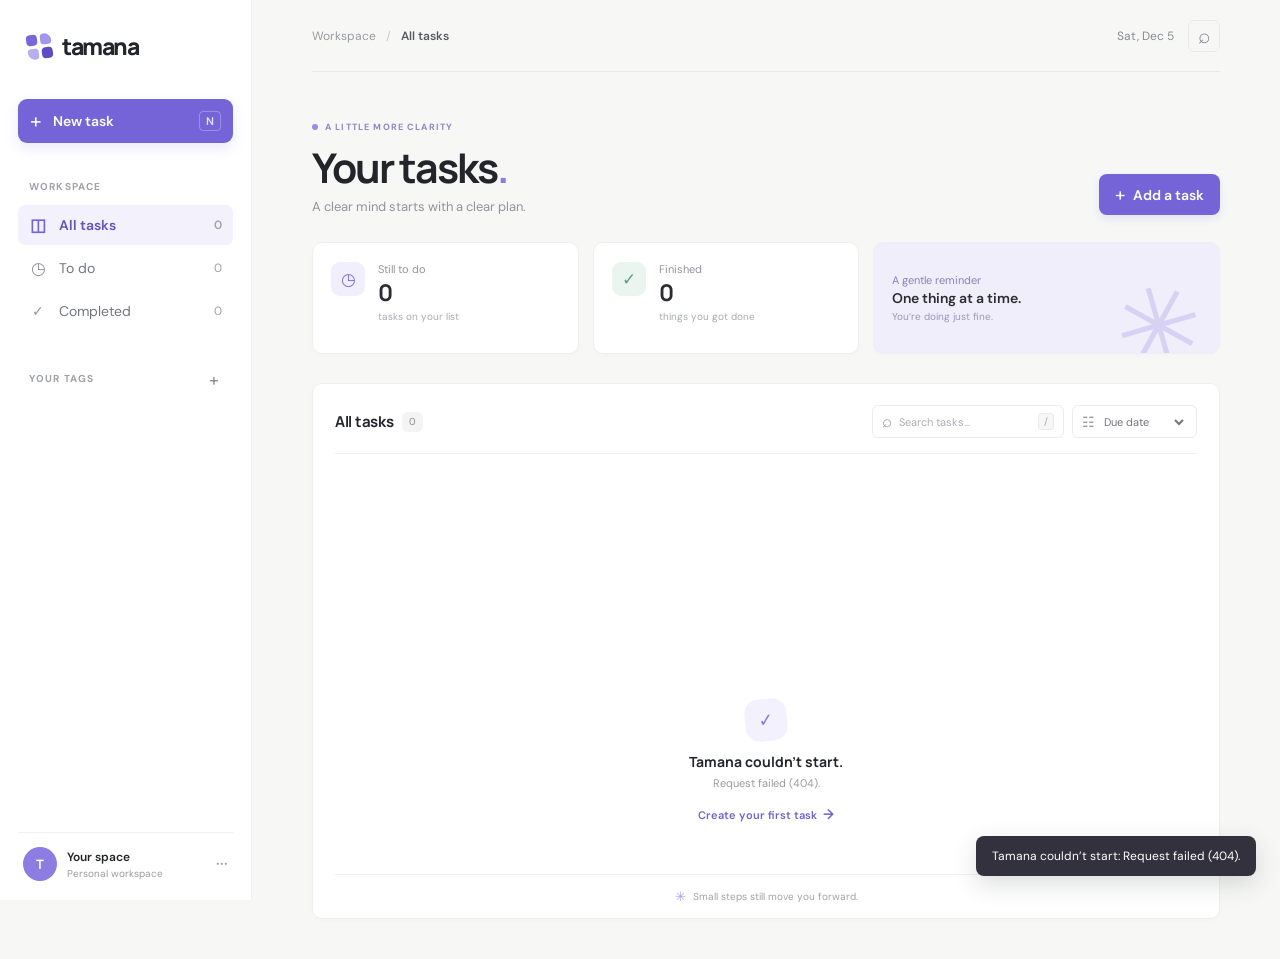
==== frontend/index.html @ 6d1f33eb "Build Tamana task management app Co-authored-by: Copilot <223556219+Copilot@users.noreply.github.com" ====
<!doctype html>
<html lang="en">
  <head>
    <meta charset="utf-8">
    <meta name="viewport" content="width=device-width, initial-scale=1">
    <meta name="theme-color" content="#f7f8f6">
    <meta name="description" content="A calm, clear space to organize your day.">
    <title>Tamana — Make room for what matters</title>
    <link rel="preconnect" href="https://fonts.googleapis.com">
    <link rel="preconnect" href="https://fonts.gstatic.com" crossorigin>
    <link href="https://fonts.googleapis.com/css2?family=DM+Sans:wght@400;500;600;700&family=Manrope:wght@400;500;600;700;800&display=swap" rel="stylesheet">
    <link rel="stylesheet" href="./styles.css">
    <script src="./app.js" defer></script>
  </head>
  <body>
    <div class="app-shell">
      <aside class="sidebar">
        <a class="brand" href="./" aria-label="Tamana home">
          <span class="brand-mark" aria-hidden="true"><span></span><span></span><span></span><span></span></span>
          <span>tamana</span>
        </a>

        <button class="new-task-button" id="new-task-button" type="button">
          <span class="plus-icon" aria-hidden="true">+</span>
          <span>New task</span>
          <span class="shortcut">N</span>
        </button>

        <nav class="primary-nav" aria-label="Task views">
          <p class="nav-label">WORKSPACE</p>
          <button class="nav-item is-active" data-status="all" type="button">
            <span class="nav-icon all-icon" aria-hidden="true">◫</span>
            <span>All tasks</span>
            <span class="nav-count" id="all-count">0</span>
          </button>
          <button class="nav-item" data-status="active" type="button">
            <span class="nav-icon active-icon" aria-hidden="true">◷</span>
            <span>To do</span>
            <span class="nav-count" id="active-count">0</span>
          </button>
          <button class="nav-item" data-status="completed" type="button">
            <span class="nav-icon completed-icon" aria-hidden="true">✓</span>
            <span>Completed</span>
            <span class="nav-count" id="completed-count">0</span>
          </button>
        </nav>

        <section class="tag-section" aria-labelledby="tag-heading">
          <div class="section-heading">
            <p class="nav-label" id="tag-heading">YOUR TAGS</p>
            <button class="icon-button add-tag-button" id="add-tag-button" type="button" aria-label="Create a task with a new tag">+</button>
          </div>
          <div class="tag-nav" id="tag-nav"></div>
        </section>

        <div class="sidebar-footer">
          <div class="avatar">T</div>
          <div class="profile-copy"><strong>Your space</strong><span>Personal workspace</span></div>
          <span class="more-dots" aria-hidden="true">···</span>
        </div>
      </aside>

      <main class="main-content">
        <header class="topbar">
          <div class="breadcrumb"><span>Workspace</span><span class="breadcrumb-slash">/</span><strong id="breadcrumb-current">All tasks</strong></div>
          <div class="topbar-actions">
            <span class="today-label" id="today-label"></span>
            <button class="icon-button search-shortcut" id="focus-search-button" type="button" aria-label="Focus task search">⌕</button>
          </div>
        </header>

        <section class="page-intro">
          <div>
            <p class="eyebrow"><span class="eyebrow-dot"></span> A LITTLE MORE CLARITY</p>
            <h1 id="page-title">Your tasks<span class="title-period">.</span></h1>
            <p class="intro-copy" id="page-subtitle">A clear mind starts with a clear plan.</p>
          </div>
          <button class="primary-button intro-add" id="intro-add-button" type="button"><span>+</span> Add a task</button>
        </section>

        <section class="summary-grid" aria-label="Task summary">
          <article class="summary-card">
            <div class="summary-icon violet" aria-hidden="true">◷</div>
            <div><span class="summary-label">Still to do</span><strong id="summary-active">0</strong><span class="summary-note">tasks on your list</span></div>
          </article>
          <article class="summary-card">
            <div class="summary-icon green" aria-hidden="true">✓</div>
            <div><span class="summary-label">Finished</span><strong id="summary-completed">0</strong><span class="summary-note">things you got done</span></div>
          </article>
          <article class="summary-card focus-card">
            <div class="focus-sparkle" aria-hidden="true">✳</div>
            <div><span class="summary-label">A gentle reminder</span><strong>One thing at a time.</strong><span class="summary-note">You’re doing just fine.</span></div>
          </article>
        </section>

        <section class="tasks-panel" aria-labelledby="list-heading">
          <div class="list-header">
            <div class="list-title-group">
              <h2 id="list-heading">All tasks</h2>
              <span class="task-total" id="visible-count">0</span>
            </div>
            <div class="list-controls">
              <label class="search-box">
                <span aria-hidden="true">⌕</span>
                <input id="task-search" type="search" placeholder="Search tasks..." aria-label="Search tasks">
                <kbd>/</kbd>
              </label>
              <label class="sort-control">
                <span aria-hidden="true">☷</span>
                <select id="sort-select" aria-label="Sort tasks">
                  <option value="due">Due date</option>
                  <option value="newest">Recently added</option>
                  <option value="priority">Priority</option>
                </select>
              </label>
            </div>
          </div>

          <div class="task-list" id="task-list" aria-live="polite"></div>
          <div class="empty-state" id="empty-state" hidden>
            <div class="empty-illustration" aria-hidden="true"><span>✓</span></div>
            <h3 id="empty-title">A little breathing room.</h3>
            <p id="empty-copy">Nothing here just yet. Add a task when you’re ready.</p>
            <button class="text-button" id="empty-add-button" type="button">Create your first task <span>→</span></button>
          </div>
          <div class="list-footer"><span class="footer-flower" aria-hidden="true">✳</span> Small steps still move you forward.</div>
        </section>
      </main>
    </div>

    <div class="toast" id="toast" role="status" aria-live="polite"></div>

    <dialog class="task-dialog" id="task-dialog">
      <form id="task-form">
        <div class="dialog-heading">
          <div><p class="eyebrow">MAKE A LITTLE SPACE</p><h2 id="dialog-title">Add a task</h2></div>
          <button class="icon-button close-dialog" id="close-dialog" type="button" aria-label="Close dialog">×</button>
        </div>
        <label class="field-label" for="task-title">Task name</label>
        <input class="text-field title-field" id="task-title" name="title" maxlength="160" placeholder="What would you like to get done?" required>
        <label class="field-label" for="task-description">A few details <span>optional</span></label>
        <textarea class="text-field description-field" id="task-description" name="description" maxlength="1000" placeholder="Add a note or a little context..." rows="3"></textarea>
        <div class="field-row">
          <div class="field-column">
            <label class="field-label" for="task-tag">Tag</label>
            <input class="text-field" id="task-tag" name="tag" list="tag-options" maxlength="32" placeholder="e.g. School, Work, House">
            <datalist id="tag-options"></datalist>
          </div>
          <div class="field-column">
            <label class="field-label" for="task-due-date">Due date <span>optional</span></label>
            <input class="text-field date-field" id="task-due-date" name="due_date" type="date">
          </div>
        </div>
        <label class="field-label" for="task-priority">Priority</label>
        <select class="text-field priority-field" id="task-priority" name="priority">
          <option value="normal">Normal</option>
          <option value="high">High</option>
          <option value="low">Low</option>
        </select>
        <p class="form-error" id="form-error" role="alert"></p>
        <div class="dialog-actions">
          <button class="secondary-button" id="cancel-dialog" type="button">Cancel</button>
          <button class="primary-button" id="save-task-button" type="submit">Add task <span>→</span></button>
        </div>
      </form>
    </dialog>
  </body>
</html>
---- frontend/styles.css ----
:root {
  color-scheme: light;
  --ink: #24252b;
  --muted: #898b96;
  --soft: #a7a9b1;
  --line: #eeeff0;
  --paper: #fff;
  --canvas: #f7f8f6;
  --violet: #7564d8;
  --violet-dark: #6554c7;
  --violet-pale: #f1effd;
  --green: #63a789;
  --font-body: "DM Sans", sans-serif;
  --font-display: "Manrope", sans-serif;
}

* { box-sizing: border-box; }

body {
  min-width: 320px;
  min-height: 100vh;
  margin: 0;
  color: var(--ink);
  background: var(--canvas);
  font-family: var(--font-body);
  font-size: 14px;
  -webkit-font-smoothing: antialiased;
}

button, input, textarea, select { font: inherit; }
button { color: inherit; }
button:focus-visible, input:focus-visible, textarea:focus-visible, select:focus-visible { outline: 3px solid #c9c1ff; outline-offset: 2px; }

.app-shell { display: flex; min-height: 100vh; }
.sidebar { position: fixed; inset: 0 auto 0 0; z-index: 3; display: flex; width: 252px; flex-direction: column; padding: 30px 18px 17px; background: #fff; border-right: 1px solid #eff0ef; }
.brand { display: flex; width: fit-content; align-items: center; gap: 10px; margin: 0 0 37px 9px; color: var(--ink); font-family: var(--font-display); font-size: 23px; font-weight: 800; letter-spacing: -1.5px; text-decoration: none; }
.brand-mark { display: grid; width: 25px; height: 25px; grid-template-columns: repeat(2, 1fr); grid-template-rows: repeat(2, 1fr); gap: 3px; transform: rotate(-8deg); }
.brand-mark span { border-radius: 4px; background: #7866da; }
.brand-mark span:nth-child(2) { border-radius: 4px 8px 4px 4px; background: #a297ed; }
.brand-mark span:nth-child(3) { border-radius: 4px 4px 4px 8px; background: #b7adef; }
.brand-mark span:nth-child(4) { background: #5e4bc6; }
.new-task-button { display: flex; height: 44px; align-items: center; gap: 11px; padding: 0 12px; color: #fff; background: var(--violet); border: 0; border-radius: 9px; box-shadow: 0 5px 13px #7564d826; cursor: pointer; font-weight: 600; transition: background .2s, transform .2s; }
.new-task-button:hover, .primary-button:hover { background: var(--violet-dark); transform: translateY(-1px); }
.plus-icon { font-size: 21px; font-weight: 400; line-height: 1; }
.shortcut { margin-left: auto; padding: 2px 6px; color: #e6e2fc; border: 1px solid #ffffff47; border-radius: 4px; font-size: 11px; }
.primary-nav { margin-top: 37px; }
.nav-label { margin: 0; color: #a1a2aa; font-size: 10px; font-weight: 700; letter-spacing: 1.15px; }
.primary-nav > .nav-label { padding: 0 11px 12px; }
.nav-item { display: flex; width: 100%; height: 40px; align-items: center; gap: 12px; padding: 0 11px; color: #747681; background: transparent; border: 0; border-radius: 7px; cursor: pointer; text-align: left; transition: background .16s, color .16s; }
.nav-item + .nav-item { margin-top: 3px; }
.nav-item:hover { color: var(--ink); background: #f8f7fc; }
.nav-item.is-active { color: #6253be; background: #f3f1fc; font-weight: 600; }
.nav-icon { display: inline-flex; width: 18px; justify-content: center; color: #92939d; font-size: 17px; }
.nav-item.is-active .nav-icon { color: var(--violet); }
.completed-icon { font-size: 14px; }
.nav-count { margin-left: auto; color: #a0a1a9; font-size: 12px; }
.tag-section { margin-top: 36px; }
.section-heading { display: flex; align-items: center; justify-content: space-between; padding: 0 8px 9px 11px; }
.icon-button { display: inline-grid; width: 30px; height: 30px; flex: 0 0 auto; place-items: center; color: #888995; background: transparent; border: 0; border-radius: 7px; cursor: pointer; font-size: 20px; transition: background .2s, color .2s; }
.icon-button:hover { color: var(--violet); background: #f1effb; }
.add-tag-button { width: 23px; height: 23px; font-size: 18px; }
.tag-nav { display: grid; gap: 2px; }
.tag-nav .nav-item { height: 37px; font-size: 13px; }
.tag-dot { width: 8px; height: 8px; flex: 0 0 auto; border-radius: 50%; background: #aaa1ec; }
.tag-dot[data-tag-color="work"] { background: #f2ad78; }
.tag-dot[data-tag-color="house"] { background: #76bda1; }
.tag-dot[data-tag-color="personal"] { background: #ed8ea0; }
.tag-dot[data-tag-color="other"] { background: #8db4d5; }
.sidebar-footer { display: flex; align-items: center; gap: 10px; margin-top: auto; padding: 14px 5px 2px; border-top: 1px solid #f0f0f1; }
.avatar { display: grid; width: 34px; height: 34px; place-items: center; color: #fff; background: #8d7ce2; border-radius: 50%; font-family: var(--font-display); font-size: 13px; font-weight: 700; }
.profile-copy { display: grid; gap: 2px; }
.profile-copy strong { font-size: 12px; font-weight: 600; }
.profile-copy span { color: #9a9ba3; font-size: 10px; }
.more-dots { margin-left: auto; color: #9a9ba3; font-size: 18px; }

.main-content { width: calc(100% - 252px); max-width: 1530px; min-height: 100vh; margin-left: 252px; padding: 0 60px 40px; }
.topbar { display: flex; height: 72px; align-items: center; justify-content: space-between; border-bottom: 1px solid #e9eae8; }
.breadcrumb { display: flex; align-items: center; gap: 10px; color: #9899a1; font-size: 12px; }
.breadcrumb strong { color: #575963; font-weight: 600; }
.breadcrumb-slash { color: #c9c9ce; }
.topbar-actions { display: flex; align-items: center; gap: 14px; }
.today-label { color: #888a95; font-size: 12px; }
.search-shortcut { width: 32px; height: 32px; border: 1px solid #e9e9eb; font-size: 21px; }
.page-intro { display: flex; align-items: flex-end; justify-content: space-between; margin: 49px 0 27px; }
.eyebrow { display: flex; align-items: center; gap: 7px; margin: 0 0 10px; color: #8f86c8; font-size: 9px; font-weight: 700; letter-spacing: 1.15px; }
.eyebrow-dot { width: 6px; height: 6px; border-radius: 50%; background: #9a8be9; }
h1, h2, h3, p { margin-top: 0; }
h1 { margin-bottom: 6px; font-family: var(--font-display); font-size: clamp(32px, 3.2vw, 41px); font-weight: 700; letter-spacing: -2px; line-height: 1.2; }
.title-period { color: #8c7de4; }
.intro-copy { margin-bottom: 0; color: #92939b; font-size: 13px; }
.primary-button { display: inline-flex; min-height: 41px; align-items: center; justify-content: center; gap: 8px; padding: 0 16px; color: #fff; background: var(--violet); border: 0; border-radius: 8px; box-shadow: 0 4px 10px #7564d826; cursor: pointer; font-weight: 600; transition: background .2s, transform .2s; }
.intro-add > span { font-size: 19px; font-weight: 400; }
.summary-grid { display: grid; grid-template-columns: 1fr 1fr 1.3fr; gap: 14px; margin-bottom: 29px; }
.summary-card { display: flex; min-height: 112px; align-items: flex-start; gap: 13px; padding: 19px 18px; background: #fff; border: 1px solid #efeff0; border-radius: 10px; box-shadow: 0 2px 6px #23242b04; }
.summary-icon { display: grid; width: 34px; height: 34px; flex: 0 0 auto; place-items: center; border-radius: 9px; font-size: 17px; }
.summary-icon.violet { color: #7d6ddb; background: #f1effd; }
.summary-icon.green { color: #58a182; background: #eaf5ef; }
.summary-card > div:last-child { display: grid; align-content: start; gap: 3px; }
.summary-label { color: #93949d; font-size: 11px; }
.summary-card strong { color: #2b2c33; font-family: var(--font-display); font-size: 23px; line-height: 1.2; }
.summary-note { color: #aaabb2; font-size: 10px; }
.focus-card { position: relative; overflow: hidden; align-items: center; background: #f0eefb; border-color: #efedfa; }
.focus-card strong { font-family: var(--font-body); font-size: 14px; font-weight: 600; }
.focus-card .summary-label { color: #8980bc; }
.focus-card .summary-note { color: #9b95bd; }
.focus-sparkle { position: absolute; right: 15px; bottom: -27px; color: #d7d2f3; font-size: 105px; line-height: 1; transform: rotate(-16deg); }
.tasks-panel { min-height: 360px; padding: 21px 22px 0; background: var(--paper); border: 1px solid #efeff0; border-radius: 10px; box-shadow: 0 2px 6px #23242b04; }
.list-header { display: flex; min-height: 41px; align-items: flex-start; justify-content: space-between; gap: 18px; padding-bottom: 15px; border-bottom: 1px solid #f0f0f1; }
.list-title-group { display: flex; align-items: center; gap: 9px; padding-top: 6px; }
.list-title-group h2 { margin: 0; font-family: var(--font-display); font-size: 15px; font-weight: 700; letter-spacing: -.3px; }
.task-total { display: grid; min-width: 21px; height: 20px; place-items: center; padding: 0 5px; color: #8c8d96; background: #f4f4f5; border-radius: 6px; font-size: 10px; }
.list-controls { display: flex; align-items: center; gap: 8px; }
.search-box, .sort-control { display: flex; height: 33px; align-items: center; gap: 7px; padding: 0 9px; color: #9899a2; background: #fff; border: 1px solid #ebebed; border-radius: 6px; }
.search-box { width: 192px; }
.search-box > span { font-size: 17px; line-height: 1; }
.search-box input { width: 100%; min-width: 0; padding: 0; color: #484951; background: transparent; border: 0; outline: 0; font-size: 11px; }
.search-box input::placeholder { color: #adaeb5; }
.search-box kbd { padding: 1px 5px; color: #a4a5ac; background: #f7f7f8; border: 1px solid #ebebed; border-radius: 3px; font-family: var(--font-body); font-size: 10px; }
.sort-control { gap: 5px; }
.sort-control select { width: 87px; padding: 0; color: #73747e; background: transparent; border: 0; outline: 0; cursor: pointer; font-size: 11px; }
.task-list { min-height: 196px; }
.task-row { display: flex; min-height: 77px; align-items: center; gap: 13px; border-bottom: 1px solid #f1f1f2; animation: appear .2s ease-out; }
@keyframes appear { from { opacity: 0; transform: translateY(3px); } to { opacity: 1; transform: translateY(0); } }
.task-check { display: grid; width: 20px; height: 20px; flex: 0 0 auto; place-items: center; padding: 0; color: transparent; background: #fff; border: 1.5px solid #d7d7dc; border-radius: 6px; cursor: pointer; font-size: 12px; transition: background .15s, border-color .15s; }
.task-check:hover { border-color: #8b7bdf; }
.task-check[aria-checked="true"] { color: white; background: #7d6bd9; border-color: #7d6bd9; }
.task-copy { min-width: 0; flex: 1; padding: 14px 0; }
.task-name { overflow: hidden; margin: 0 0 5px; color: #3a3b42; font-size: 13px; font-weight: 600; text-overflow: ellipsis; white-space: nowrap; }
.task-description { overflow: hidden; max-width: 590px; margin: 0; color: #9899a1; font-size: 11px; text-overflow: ellipsis; white-space: nowrap; }
.is-completed .task-name { color: #a4a5ac; text-decoration: line-through; }
.task-meta { display: flex; min-width: 210px; align-items: center; justify-content: flex-end; gap: 10px; }
.task-tag { max-width: 100px; overflow: hidden; padding: 4px 8px; color: #7466bf; background: #f3f1fc; border-radius: 5px; font-size: 10px; text-overflow: ellipsis; white-space: nowrap; }
.task-tag[data-tag-color="work"] { color: #b57949; background: #fff3e9; }
.task-tag[data-tag-color="house"] { color: #46856a; background: #ebf6f0; }
.task-tag[data-tag-color="personal"] { color: #b45c72; background: #fff0f3; }
.task-tag[data-tag-color="other"] { color: #557f9d; background: #edf5fa; }
.task-due { min-width: 69px; color: #8f9099; font-size: 10px; text-align: right; white-space: nowrap; }
.task-due.is-overdue { color: #d27373; }
.task-priority { display: inline-flex; align-items: center; gap: 4px; color: #999aa1; font-size: 10px; text-transform: capitalize; }
.priority-dot { width: 6px; height: 6px; border-radius: 50%; background: #aaa; }
.task-priority[data-priority="high"] { color: #ce7777; }
.task-priority[data-priority="high"] .priority-dot { background: #e28989; }
.task-priority[data-priority="low"] { color: #7c9d8a; }
.task-priority[data-priority="low"] .priority-dot { background: #83b69a; }
.task-actions { display: flex; gap: 2px; opacity: 0; transition: opacity .15s; }
.task-row:hover .task-actions, .task-actions:focus-within { opacity: 1; }
.task-action { display: grid; width: 27px; height: 27px; place-items: center; color: #999aa2; background: transparent; border: 0; border-radius: 5px; cursor: pointer; font-size: 14px; }
.task-action:hover { color: #6858c3; background: #f4f2fd; }
.task-action.delete:hover { color: #c86c75; background: #fff1f2; }
.empty-state { min-height: 224px; flex-direction: column; align-items: center; justify-content: center; text-align: center; }
.empty-state:not([hidden]) { display: flex; }
.empty-illustration { display: grid; width: 42px; height: 42px; place-items: center; margin-bottom: 11px; color: #8a7ae2; background: #f3f1fd; border-radius: 14px; font-size: 18px; transform: rotate(-6deg); }
.empty-state h3 { margin: 0 0 5px; font-family: var(--font-display); font-size: 14px; }
.empty-state p { margin: 0 0 12px; color: #9a9ba3; font-size: 11px; }
.text-button { padding: 3px; color: #7262cc; background: transparent; border: 0; cursor: pointer; font-size: 11px; font-weight: 600; }
.text-button span { margin-left: 3px; font-size: 14px; }
.list-footer { display: flex; min-height: 44px; align-items: center; justify-content: center; gap: 7px; color: #a1a2a9; border-top: 1px solid #f0f0f1; font-size: 10px; }
.footer-flower { color: #ad9fe9; font-size: 13px; }
.toast { position: fixed; right: 24px; bottom: 24px; z-index: 10; max-width: min(390px, calc(100vw - 32px)); padding: 12px 16px; color: #fff; background: #33313d; border-radius: 8px; box-shadow: 0 8px 24px #23242b28; font-size: 12px; opacity: 0; pointer-events: none; transform: translateY(8px); transition: opacity .2s, transform .2s; }
.toast.is-visible { opacity: 1; transform: translateY(0); }
.task-dialog { width: min(480px, calc(100vw - 32px)); max-height: calc(100vh - 32px); padding: 0; overflow-y: auto; background: #fff; border: 0; border-radius: 14px; box-shadow: 0 24px 80px #29273b2b; }
.task-dialog::backdrop { background: #27263870; backdrop-filter: blur(2px); }
.task-dialog form { padding: 27px 29px 24px; }
.dialog-heading { display: flex; align-items: flex-start; justify-content: space-between; margin-bottom: 23px; }
.dialog-heading .eyebrow { margin-bottom: 6px; }
.dialog-heading h2 { margin: 0; font-family: var(--font-display); font-size: 22px; letter-spacing: -.8px; }
.close-dialog { margin: -4px -6px 0 0; font-size: 23px; }
.field-label { display: flex; align-items: center; gap: 6px; margin: 0 0 7px; color: #575862; font-size: 11px; font-weight: 600; }
.field-label > span { color: #a2a3aa; font-size: 10px; font-weight: 400; }
.text-field { width: 100%; min-height: 39px; margin-bottom: 16px; padding: 9px 11px; color: #393a42; background: #fff; border: 1px solid #e8e8ec; border-radius: 7px; font-size: 12px; }
.text-field::placeholder { color: #b2b3ba; }
.title-field { min-height: 43px; font-size: 13px; }
.description-field { min-height: 77px; resize: vertical; }
.field-row { display: grid; grid-template-columns: 1fr 1fr; gap: 12px; }
.field-column { min-width: 0; }
.date-field { color: #74757e; }
.priority-field { max-width: 180px; }
.form-error { min-height: 0; margin: -3px 0 0; color: #c5616b; font-size: 11px; }
.form-error:not(:empty) { margin-bottom: 12px; }
.dialog-actions { display: flex; justify-content: flex-end; gap: 8px; margin-top: 10px; }
.secondary-button { min-height: 39px; padding: 0 15px; color: #72737c; background: #fff; border: 1px solid #e7e7ea; border-radius: 7px; cursor: pointer; font-size: 12px; }
.secondary-button:hover { background: #f8f8f9; }
.dialog-actions .primary-button { min-height: 39px; font-size: 12px; }

@media (min-width: 1500px) { .main-content { margin-right: auto; margin-left: 252px; } }
@media (max-width: 1150px) {
  .main-content { padding-right: 34px; padding-left: 34px; }
  .summary-grid { grid-template-columns: 1fr 1fr; }
  .focus-card { grid-column: span 2; min-height: 90px; }
  .task-meta { min-width: 170px; gap: 7px; }
  .task-priority { display: none; }
}
@media (max-width: 800px) {
  .sidebar { width: 70px; align-items: center; padding: 24px 10px 15px; }
  .brand { margin: 0 0 32px; }
  .brand > span:last-child, .new-task-button > span:not(.plus-icon), .nav-label, .nav-item > span:not(.nav-icon), .tag-nav .nav-item > span:not(.tag-dot), .section-heading .add-tag-button, .sidebar-footer .profile-copy, .sidebar-footer .more-dots { display: none; }
  .new-task-button { width: 42px; justify-content: center; padding: 0; }
  .new-task-button .plus-icon { font-size: 24px; }
  .primary-nav { width: 100%; margin-top: 30px; }
  .nav-item { justify-content: center; padding: 0; }
  .nav-icon { font-size: 19px; }
  .tag-section { width: 100%; margin-top: 31px; }
  .section-heading { justify-content: center; padding: 0 0 10px; }
  .tag-nav .nav-item { justify-content: center; padding: 0; }
  .tag-dot { width: 9px; height: 9px; }
  .sidebar-footer { justify-content: center; width: 100%; padding-right: 0; padding-left: 0; }
  .main-content { width: calc(100% - 70px); margin-left: 70px; padding-right: 24px; padding-left: 24px; }
}
@media (max-width: 560px) {
  .main-content { padding: 0 14px 25px; }
  .topbar { height: 59px; }
  .today-label { display: none; }
  .page-intro { align-items: flex-start; margin: 34px 0 21px; }
  h1 { font-size: 32px; }
  .intro-copy { max-width: 220px; font-size: 11px; }
  .intro-add { min-height: 36px; gap: 5px; padding: 0 10px; font-size: 11px; white-space: nowrap; }
  .summary-grid { gap: 8px; margin-bottom: 19px; }
  .summary-card { min-height: 94px; gap: 9px; padding: 13px 10px; }
  .summary-icon { width: 28px; height: 28px; }
  .summary-card strong { font-size: 20px; }
  .summary-label { font-size: 10px; }
  .summary-note { font-size: 9px; }
  .focus-card { min-height: 77px; }
  .focus-card strong { font-size: 12px; }
  .tasks-panel { padding: 16px 13px 0; }
  .list-header { flex-direction: column; gap: 11px; padding-bottom: 12px; }
  .list-title-group { padding-top: 0; }
  .list-controls { width: 100%; }
  .search-box { flex: 1; }
  .sort-control select { width: 82px; }
  .task-row { position: relative; align-items: flex-start; gap: 9px; padding: 12px 0; }
  .task-check { margin-top: 1px; }
  .task-copy { padding: 1px 0 0; }
  .task-name { max-width: calc(100% - 32px); font-size: 12px; }
  .task-description { max-width: 100%; font-size: 10px; }
  .task-meta { min-width: 0; flex-direction: column; align-items: flex-end; gap: 5px; }
  .task-tag { max-width: 70px; font-size: 9px; }
  .task-due { min-width: 0; font-size: 9px; }
  .task-actions { position: absolute; right: 0; bottom: 9px; opacity: 1; }
  .task-action { width: 24px; height: 24px; }
  .task-copy { padding-right: 36px; }
  .task-dialog form { padding: 23px 20px 19px; }
}

@media (prefers-reduced-motion: reduce) {
  *, *::before, *::after { scroll-behavior: auto !important; animation-duration: .01ms !important; animation-iteration-count: 1 !important; transition-duration: .01ms !important; }
}
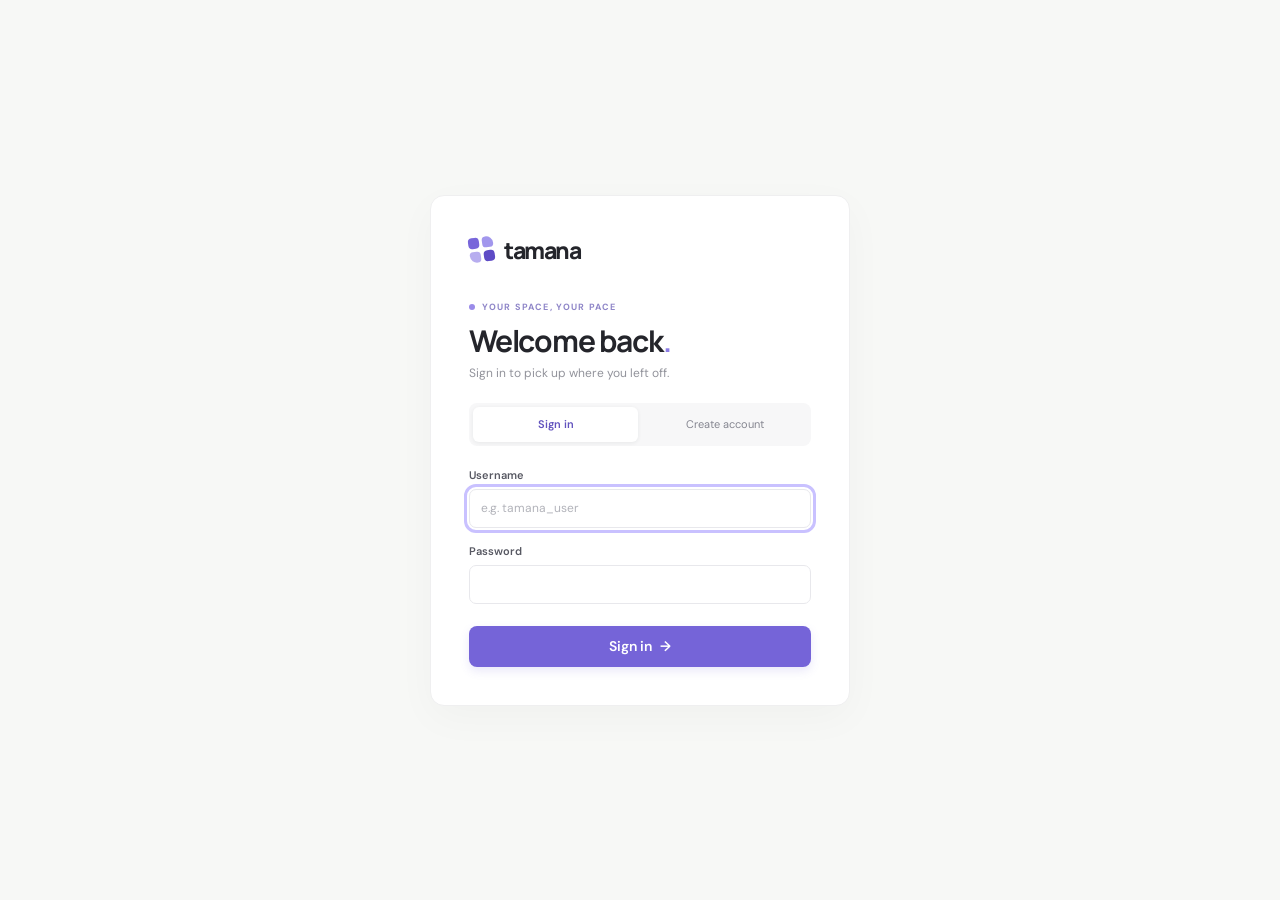
==== commit fa931c28: "direct users to sign in/register page is the session is unauthenticated. Change registration credent" ====
--- a/frontend/index.html
+++ b/frontend/index.html
@@ -9,11 +9,37 @@
     <link rel="preconnect" href="https://fonts.googleapis.com">
     <link rel="preconnect" href="https://fonts.gstatic.com" crossorigin>
     <link href="https://fonts.googleapis.com/css2?family=DM+Sans:wght@400;500;600;700&family=Manrope:wght@400;500;600;700;800&display=swap" rel="stylesheet">
-    <link rel="stylesheet" href="./styles.css">
-    <script src="./app.js" defer></script>
+    <link rel="stylesheet" href="./styles.css?v=auth-flow-3">
+    <script src="./app.js?v=username-auth-1" defer></script>
   </head>
   <body>
-    <div class="app-shell">
+    <section class="auth-screen" id="auth-screen" aria-labelledby="auth-title" hidden>
+      <div class="auth-card">
+        <a class="brand auth-brand" href="./" aria-label="Tamana">
+          <span class="brand-mark" aria-hidden="true"><span></span><span></span><span></span><span></span></span>
+          <span>tamana</span>
+        </a>
+        <p class="eyebrow"><span class="eyebrow-dot"></span> YOUR SPACE, YOUR PACE</p>
+        <h1 id="auth-title">Welcome back<span class="title-period">.</span></h1>
+        <p class="auth-copy" id="auth-copy">Sign in to pick up where you left off.</p>
+        <div class="auth-mode-switch" role="group" aria-label="Choose sign in or register">
+          <button class="is-active" data-auth-mode="login" type="button" aria-pressed="true">Sign in</button>
+          <button data-auth-mode="register" type="button" aria-pressed="false">Create account</button>
+        </div>
+        <form id="auth-form">
+          <label class="field-label" id="auth-name-label" for="auth-display-name" hidden>Name</label>
+          <input class="text-field" id="auth-display-name" name="display_name" autocomplete="name" maxlength="80" placeholder="Your name" hidden>
+          <label class="field-label" for="auth-username">Username</label>
+          <input class="text-field" id="auth-username" name="username" type="text" autocomplete="username" minlength="3" maxlength="30" pattern="[A-Za-z0-9_]{3,30}" autocapitalize="none" spellcheck="false" placeholder="e.g. tamana_user" required>
+          <label class="field-label" for="auth-password">Password</label>
+          <input class="text-field" id="auth-password" name="password" type="password" autocomplete="current-password" minlength="8" required>
+          <p class="form-error" id="auth-error" role="alert"></p>
+          <button class="primary-button auth-submit" id="auth-submit" type="submit">Sign in <span>→</span></button>
+        </form>
+      </div>
+    </section>
+
+    <div class="app-shell" id="app-shell" hidden>
       <aside class="sidebar">
         <a class="brand" href="./" aria-label="Tamana home">
           <span class="brand-mark" aria-hidden="true"><span></span><span></span><span></span><span></span></span>
@@ -54,9 +80,9 @@
         </section>
 
         <div class="sidebar-footer">
-          <div class="avatar">T</div>
-          <div class="profile-copy"><strong>Your space</strong><span>Personal workspace</span></div>
-          <span class="more-dots" aria-hidden="true">···</span>
+          <div class="avatar" id="user-avatar">T</div>
+          <div class="profile-copy"><strong id="user-name">Your space</strong><span id="user-username">Personal workspace</span></div>
+          <button class="sign-out-button" id="sign-out-button" type="button" aria-label="Sign out" title="Sign out">↪</button>
         </div>
       </aside>
 
--- a/frontend/styles.css
+++ b/frontend/styles.css
@@ -32,6 +32,7 @@
 button:focus-visible, input:focus-visible, textarea:focus-visible, select:focus-visible { outline: 3px solid #c9c1ff; outline-offset: 2px; }
 
 .app-shell { display: flex; min-height: 100vh; }
+#app-shell[hidden], #auth-screen[hidden] { display: none; }
 .sidebar { position: fixed; inset: 0 auto 0 0; z-index: 3; display: flex; width: 252px; flex-direction: column; padding: 30px 18px 17px; background: #fff; border-right: 1px solid #eff0ef; }
 .brand { display: flex; width: fit-content; align-items: center; gap: 10px; margin: 0 0 37px 9px; color: var(--ink); font-family: var(--font-display); font-size: 23px; font-weight: 800; letter-spacing: -1.5px; text-decoration: none; }
 .brand-mark { display: grid; width: 25px; height: 25px; grid-template-columns: repeat(2, 1fr); grid-template-rows: repeat(2, 1fr); gap: 3px; transform: rotate(-8deg); }
@@ -71,7 +72,9 @@
 .profile-copy { display: grid; gap: 2px; }
 .profile-copy strong { font-size: 12px; font-weight: 600; }
 .profile-copy span { color: #9a9ba3; font-size: 10px; }
-.more-dots { margin-left: auto; color: #9a9ba3; font-size: 18px; }
+.sign-out-button { display: grid; width: 30px; height: 30px; flex: 0 0 auto; place-items: center; margin-left: auto; color: #888995; background: transparent; border: 0; border-radius: 7px; cursor: pointer; font-size: 19px; }
+.sign-out-button[hidden] { display: none; }
+.sign-out-button:hover { color: var(--violet); background: #f1effb; }
 
 .main-content { width: calc(100% - 252px); max-width: 1530px; min-height: 100vh; margin-left: 252px; padding: 0 60px 40px; }
 .topbar { display: flex; height: 72px; align-items: center; justify-content: space-between; border-bottom: 1px solid #e9eae8; }
@@ -182,6 +185,20 @@
 .secondary-button:hover { background: #f8f8f9; }
 .dialog-actions .primary-button { min-height: 39px; font-size: 12px; }
 
+.auth-screen { display: grid; min-height: 100vh; place-items: center; padding: 28px 16px; }
+.auth-card [hidden] { display: none; }
+.auth-card { width: min(420px, 100%); padding: 38px; background: #fff; border: 1px solid #efeff0; border-radius: 14px; box-shadow: 0 12px 40px #23242b08; }
+.auth-brand { margin: 0 0 35px; }
+.auth-card > .eyebrow { margin-bottom: 10px; }
+.auth-card h1 { font-size: 30px; letter-spacing: -1.2px; }
+.auth-copy { margin: 0 0 22px; color: #92939b; font-size: 12px; }
+.auth-mode-switch { display: grid; grid-template-columns: 1fr 1fr; gap: 4px; margin-bottom: 22px; padding: 4px; background: #f7f7f8; border-radius: 8px; }
+.auth-mode-switch button { min-height: 35px; color: #858690; background: transparent; border: 0; border-radius: 6px; cursor: pointer; font-size: 11px; }
+.auth-mode-switch button.is-active { color: #6253be; background: #fff; box-shadow: 0 1px 4px #23242b12; font-weight: 600; }
+.auth-card .text-field { margin-bottom: 16px; }
+.auth-submit { width: 100%; margin-top: 9px; }
+.auth-card .form-error:not(:empty) { margin: -2px 0 10px; }
+
 @media (min-width: 1500px) { .main-content { margin-right: auto; margin-left: 252px; } }
 @media (max-width: 1150px) {
   .main-content { padding-right: 34px; padding-left: 34px; }
@@ -193,7 +210,7 @@
 @media (max-width: 800px) {
   .sidebar { width: 70px; align-items: center; padding: 24px 10px 15px; }
   .brand { margin: 0 0 32px; }
-  .brand > span:last-child, .new-task-button > span:not(.plus-icon), .nav-label, .nav-item > span:not(.nav-icon), .tag-nav .nav-item > span:not(.tag-dot), .section-heading .add-tag-button, .sidebar-footer .profile-copy, .sidebar-footer .more-dots { display: none; }
+  .brand > span:last-child, .new-task-button > span:not(.plus-icon), .nav-label, .nav-item > span:not(.nav-icon), .tag-nav .nav-item > span:not(.tag-dot), .section-heading .add-tag-button, .sidebar-footer .profile-copy { display: none; }
   .new-task-button { width: 42px; justify-content: center; padding: 0; }
   .new-task-button .plus-icon { font-size: 24px; }
   .primary-nav { width: 100%; margin-top: 30px; }
@@ -240,6 +257,7 @@
   .task-action { width: 24px; height: 24px; }
   .task-copy { padding-right: 36px; }
   .task-dialog form { padding: 23px 20px 19px; }
+  .auth-card { padding: 29px 23px; }
 }
 
 @media (prefers-reduced-motion: reduce) {
